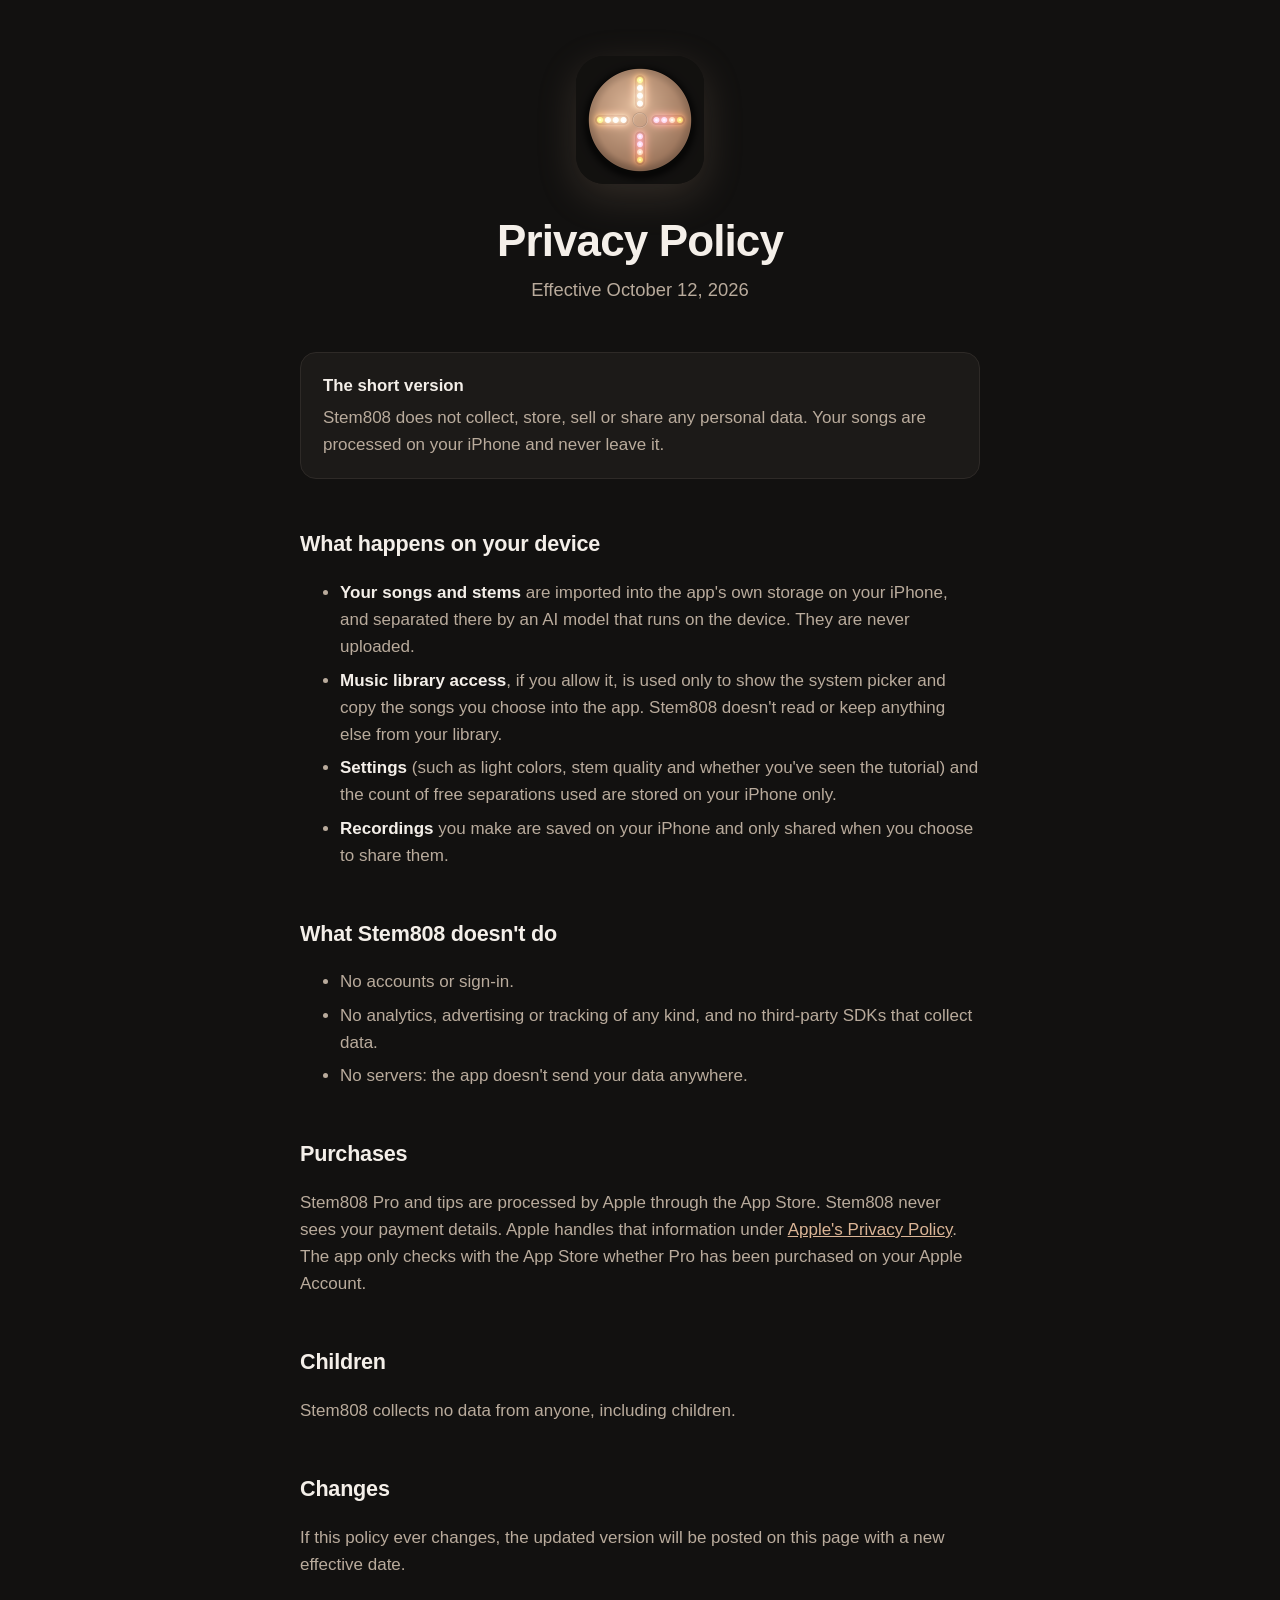
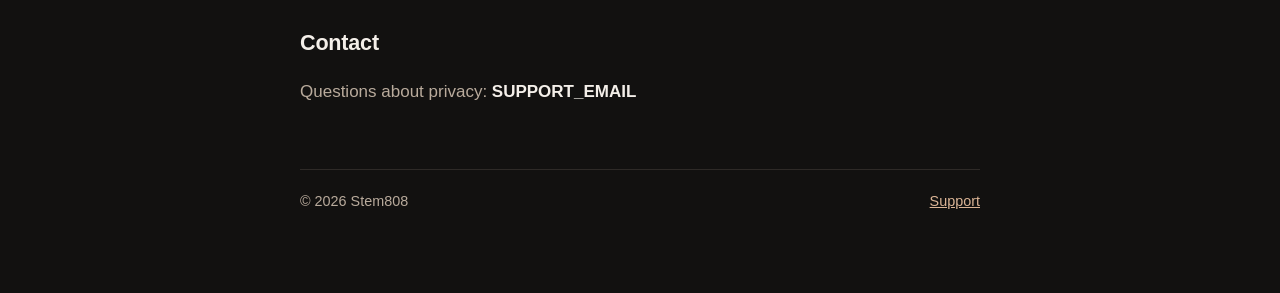
==== privacy/index.html @ dbedbec9 "Stem808 support and privacy pages Co-Authored-By: Claude Opus 5.5 <noreply@anthropic.com>" ====
<!doctype html>
<html lang="en">
<head>
  <meta charset="utf-8">
  <meta name="viewport" content="width=device-width, initial-scale=1">
  <title>Stem808 Privacy Policy</title>
  <meta name="description" content="Stem808 collects no personal data. Songs are separated on your iPhone and never leave it.">
  <link rel="icon" href="../icon.png">
  <link rel="stylesheet" href="../style.css">
</head>
<body>
<main class="legal">
  <header class="hero">
    <a href="../"><img src="../icon.png" alt="Stem808 app icon"></a>
    <h1>Privacy Policy</h1>
    <p class="tagline">Effective October 12, 2026</p>
  </header>

  <section class="card">
    <h3>The short version</h3>
    <p>Stem808 does not collect, store, sell or share any personal data. Your songs are processed on your iPhone and never leave it.</p>
  </section>

  <h2>What happens on your device</h2>
  <ul>
    <li><strong>Your songs and stems</strong> are imported into the app's own storage on your iPhone, and separated there by an AI model that runs on the device. They are never uploaded.</li>
    <li><strong>Music library access</strong>, if you allow it, is used only to show the system picker and copy the songs you choose into the app. Stem808 doesn't read or keep anything else from your library.</li>
    <li><strong>Settings</strong> (such as light colors, stem quality and whether you've seen the tutorial) and the count of free separations used are stored on your iPhone only.</li>
    <li><strong>Recordings</strong> you make are saved on your iPhone and only shared when you choose to share them.</li>
  </ul>

  <h2>What Stem808 doesn't do</h2>
  <ul>
    <li>No accounts or sign-in.</li>
    <li>No analytics, advertising or tracking of any kind, and no third-party SDKs that collect data.</li>
    <li>No servers: the app doesn't send your data anywhere.</li>
  </ul>

  <h2>Purchases</h2>
  <p>Stem808 Pro and tips are processed by Apple through the App Store. Stem808 never sees your payment details. Apple handles that information under <a href="https://www.apple.com/legal/privacy/">Apple's Privacy Policy</a>. The app only checks with the App Store whether Pro has been purchased on your Apple Account.</p>

  <h2>Children</h2>
  <p>Stem808 collects no data from anyone, including children.</p>

  <h2>Changes</h2>
  <p>If this policy ever changes, the updated version will be posted on this page with a new effective date.</p>

  <h2>Contact</h2>
  <p>Questions about privacy: <strong>SUPPORT_EMAIL</strong></p>

  <footer>
    <span>© 2026 Stem808</span>
    <a href="../">Support</a>
  </footer>
</main>
</body>
</html>
---- style.css ----
:root {
  --bg: #121110;
  --surface: #1c1a18;
  --border: #2e2a27;
  --text: #f4efe9;
  --muted: #b9ab9c;
  --accent: #dbb596;
  --skin: #c9a58a;
  color-scheme: dark;
}

* { box-sizing: border-box; }

body {
  margin: 0;
  background: var(--bg);
  color: var(--text);
  font: 17px/1.6 -apple-system, BlinkMacSystemFont, "Inter", "Segoe UI", Roboto, sans-serif;
  -webkit-font-smoothing: antialiased;
}

main {
  max-width: 720px;
  margin: 0 auto;
  padding: 56px 20px 80px;
}

a { color: var(--accent); }

header.hero {
  text-align: center;
  margin-bottom: 48px;
}

header.hero img {
  width: 128px;
  height: 128px;
  border-radius: 28px;
  box-shadow: 0 12px 40px rgba(201, 165, 138, 0.18);
}

h1 {
  font-size: clamp(2rem, 6vw, 2.75rem);
  line-height: 1.15;
  margin: 24px 0 8px;
  letter-spacing: -0.02em;
}

h2 {
  font-size: 1.35rem;
  margin: 48px 0 12px;
  letter-spacing: -0.01em;
}

h3 {
  font-size: 1.05rem;
  margin: 0 0 4px;
}

.tagline {
  color: var(--muted);
  font-size: 1.15rem;
  margin: 0;
}

.card {
  background: var(--surface);
  border: 1px solid var(--border);
  border-radius: 16px;
  padding: 20px 22px;
  margin: 12px 0;
}

.card p { margin: 0; color: var(--muted); }

.contact {
  text-align: center;
}

.contact .email {
  display: inline-block;
  margin-top: 8px;
  font-size: 1.15rem;
  font-weight: 600;
  user-select: all;
}

.legal p, .legal li { color: var(--muted); }
.legal li { margin: 6px 0; }
.legal strong { color: var(--text); }

footer {
  margin-top: 64px;
  padding-top: 20px;
  border-top: 1px solid var(--border);
  color: var(--muted);
  font-size: 0.9rem;
  display: flex;
  flex-wrap: wrap;
  gap: 8px 20px;
  justify-content: space-between;
}
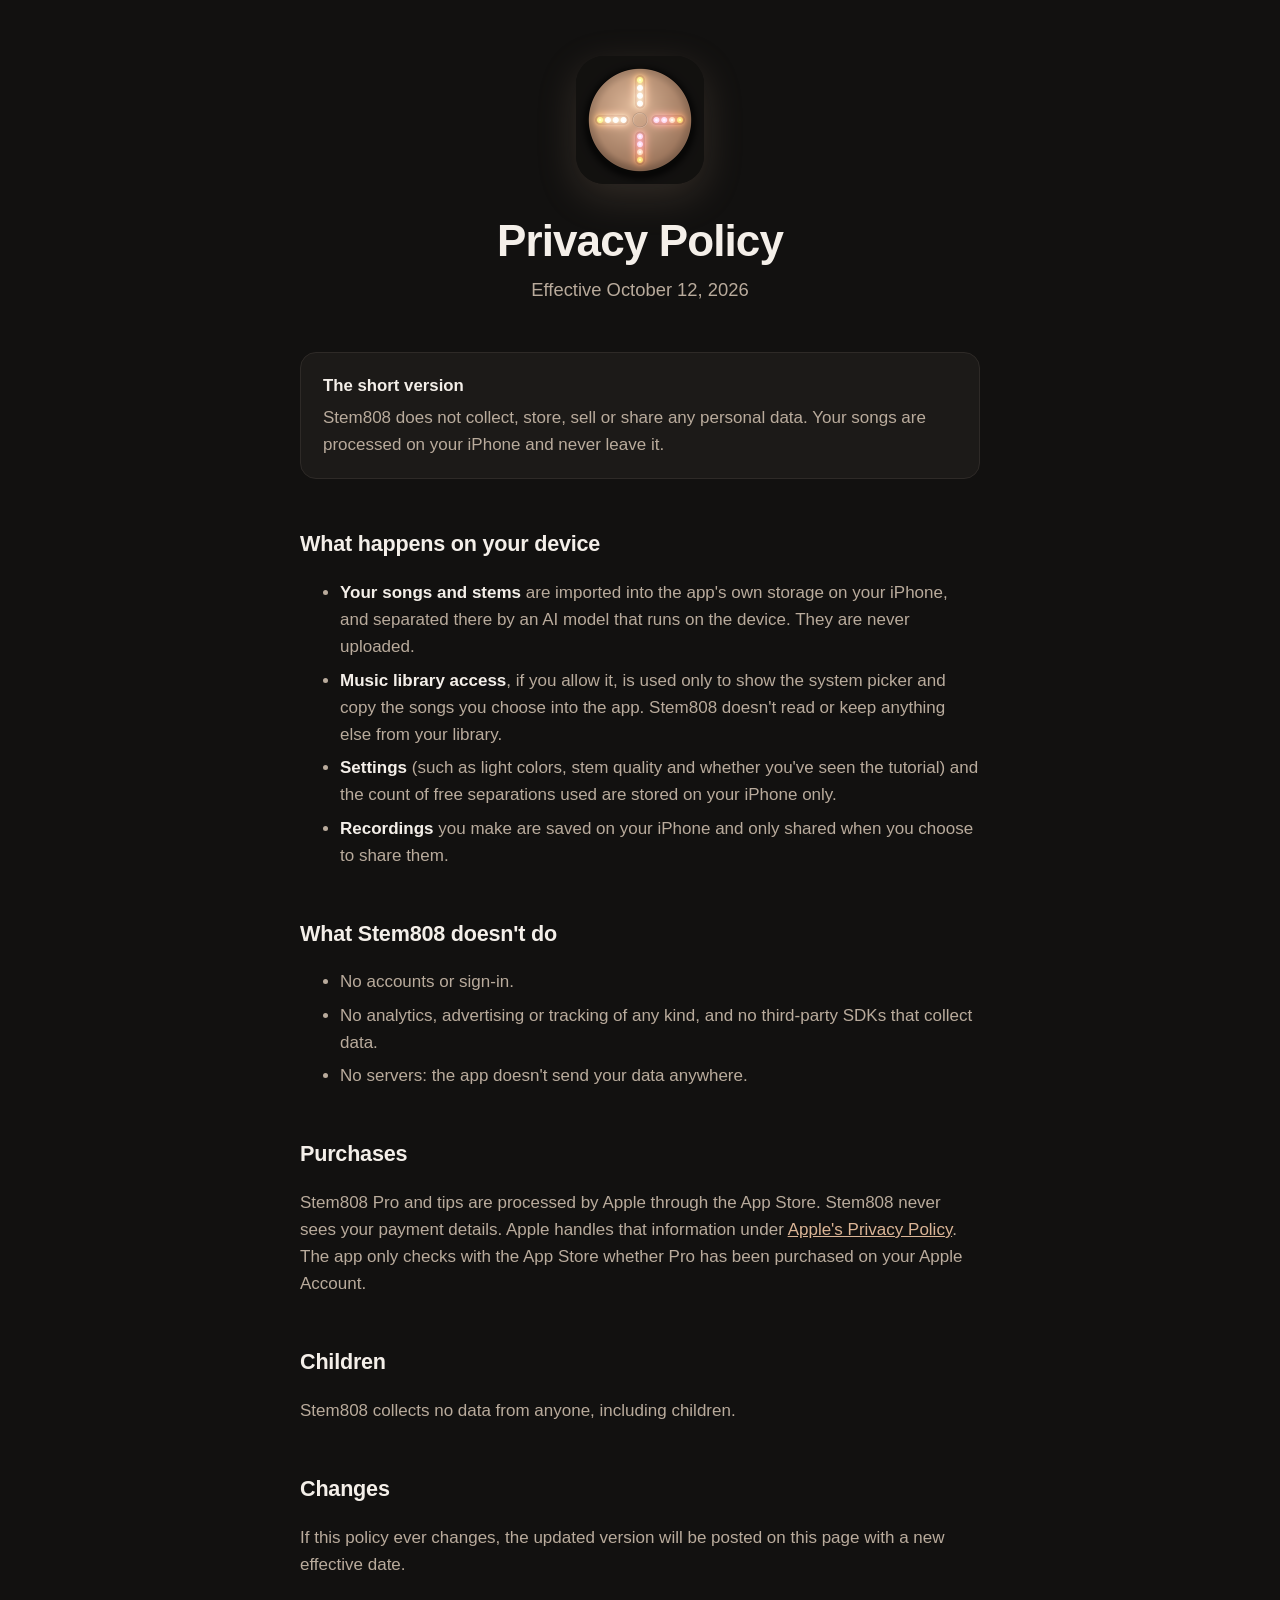
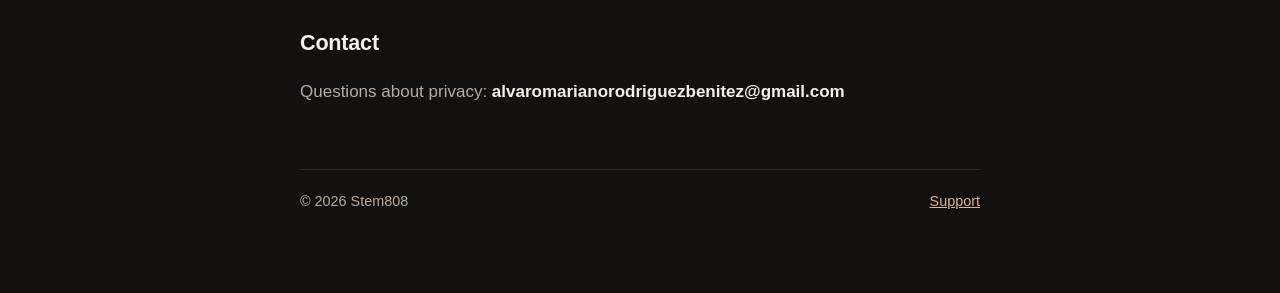
==== commit cd5b0ed5: "Add the support email Co-Authored-By: Claude Opus 5.5 <noreply@anthropic.com>" ====
--- a/privacy/index.html
+++ b/privacy/index.html
@@ -46,7 +46,7 @@
   <p>If this policy ever changes, the updated version will be posted on this page with a new effective date.</p>
 
   <h2>Contact</h2>
-  <p>Questions about privacy: <strong>SUPPORT_EMAIL</strong></p>
+  <p>Questions about privacy: <strong>alvaromarianorodriguezbenitez@gmail.com</strong></p>
 
   <footer>
     <span>© 2026 Stem808</span>
